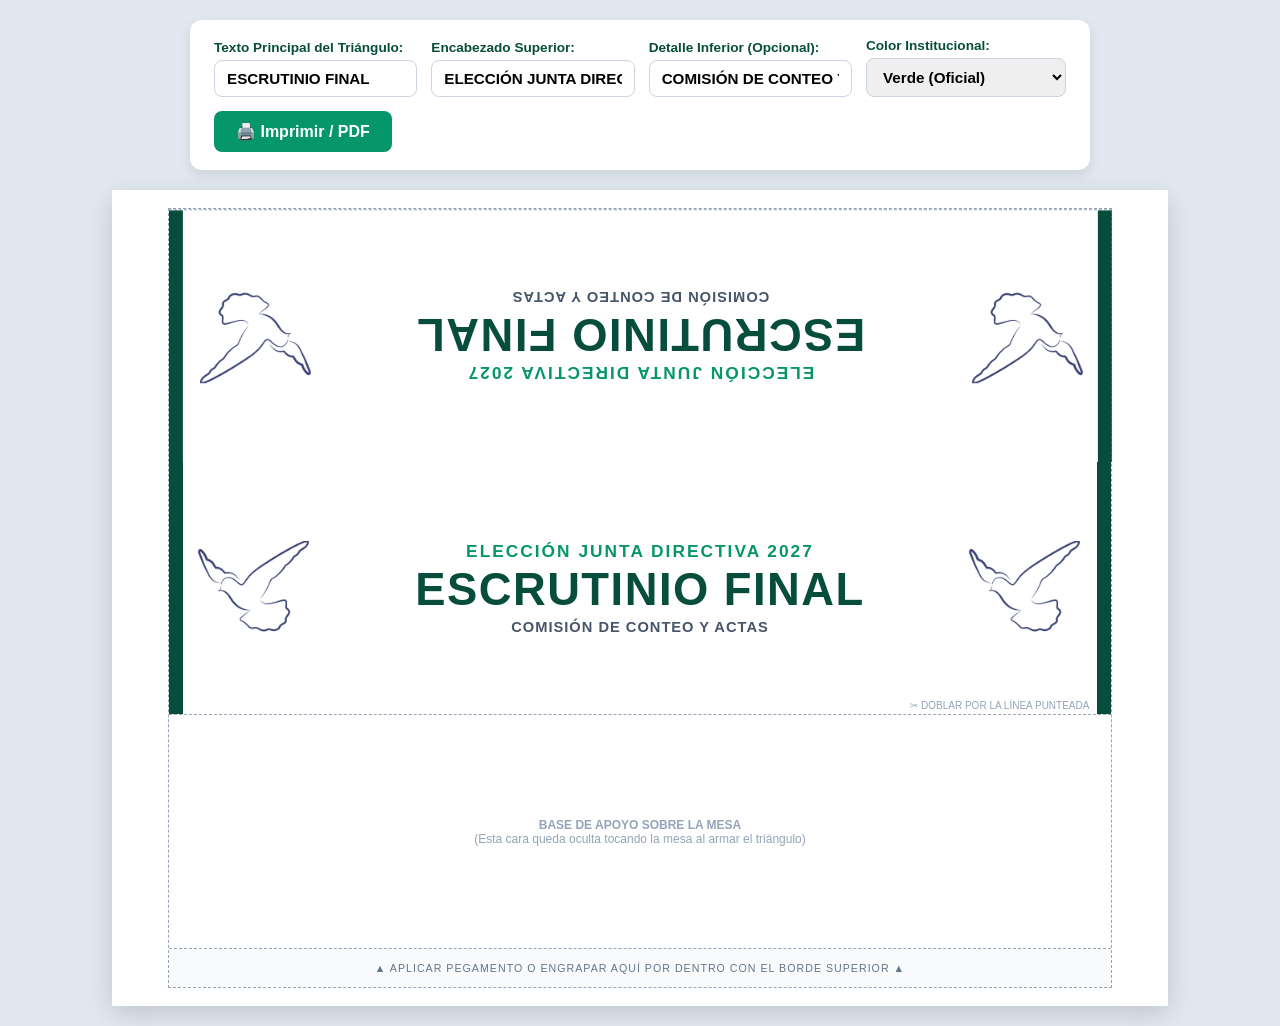
==== hablador-mesa.html @ 6318f25e "nuevo" ====
<!DOCTYPE html>
<html lang="es">
<head>
    <meta charset="UTF-8">
    <title>Hablador Triangular de Mesa - Escrutinio Final</title>
    <style>
        * {
            box-sizing: border-box;
            margin: 0;
            padding: 0;
            font-family: 'Segoe UI', Tahoma, Geneva, Verdana, sans-serif;
        }

        body {
            background: #e2e8f0;
            padding: 20px;
            display: flex;
            flex-direction: column;
            align-items: center;
        }

        /* Panel de control (no sale al imprimir) */
        .controles {
            background: white;
            padding: 18px 24px;
            border-radius: 12px;
            box-shadow: 0 4px 12px rgba(0,0,0,0.1);
            margin-bottom: 20px;
            width: 100%;
            max-width: 900px;
            display: flex;
            flex-wrap: wrap;
            gap: 14px;
            align-items: flex-end;
        }

        .campo {
            display: flex;
            flex-direction: column;
            gap: 5px;
            flex: 1;
            min-width: 200px;
        }

        .campo label {
            font-size: 0.85rem;
            font-weight: 700;
            color: #064e3b;
        }

        .campo input, .campo select {
            padding: 9px 12px;
            border: 1.5px solid #cbd5e1;
            border-radius: 8px;
            font-size: 0.95rem;
            font-weight: 600;
        }

        .btn-imprimir {
            background: #059669;
            color: white;
            border: none;
            padding: 11px 22px;
            border-radius: 8px;
            font-weight: 800;
            font-size: 1rem;
            cursor: pointer;
        }

        .btn-imprimir:hover {
            background: #047857;
        }

        /* Hoja tamaño Carta Horizontal */
        .hoja-carta {
            width: 27.94cm;
            height: 21.59cm;
            background: white;
            padding: 0.3cm 1.4cm;
            box-shadow: 0 8px 25px rgba(0,0,0,0.15);
            display: flex;
            flex-direction: column;
            justify-content: center;
            align-items: center;
        }

        /* Plantilla del Triángulo (3 caras de 6.8 cm) */
        .plantilla-triangulo {
            width: 25cm;
            border: 1.5px dashed #94a3b8;
        }

        .cara {
            width: 100%;
            height: 6.7cm;
            border-bottom: 1.5px dashed #94a3b8;
            display: flex;
            align-items: center;
            justify-content: space-between;
            padding: 0 28px;
            position: relative;
            overflow: hidden;
        }

        /* Cara trasera invertida para lectura doble cara */
        .cara-invertida {
            transform: rotate(180deg);
        }

        /* Franja lateral decorativa estilo institucional */
        .cara::before {
            content: "";
            position: absolute;
            left: 0;
            top: 0;
            bottom: 0;
            width: 14px;
            background: var(--color-tema, #064e3b);
        }

        .cara::after {
            content: "";
            position: absolute;
            right: 0;
            top: 0;
            bottom: 0;
            width: 14px;
            background: var(--color-tema, #064e3b);
        }

        .logo-box {
            width: 115px;
            height: 115px;
            display: flex;
            align-items: center;
            justify-content: center;
            flex-shrink: 0;
        }

        .logo-box img {
            max-width: 100%;
            max-height: 100%;
            object-fit: contain;
        }

        .texto-central {
            text-align: center;
            flex: 1;
            padding: 0 18px;
        }

        .subtitulo-top {
            font-size: 13pt;
            font-weight: 700;
            letter-spacing: 2px;
            text-transform: uppercase;
            color: var(--color-acento, #059669);
            margin-bottom: 4px;
        }

        .titulo-principal {
            font-size: 34pt;
            font-weight: 900;
            letter-spacing: 1.5px;
            text-transform: uppercase;
            color: var(--color-tema, #064e3b);
            line-height: 1.05;
        }

        .subtitulo-bottom {
            font-size: 11pt;
            font-weight: 600;
            color: #475569;
            margin-top: 6px;
            letter-spacing: 1px;
        }

        .marca-doblez {
            position: absolute;
            right: 22px;
            bottom: 3px;
            font-size: 7.5pt;
            color: #94a3b8;
            text-transform: uppercase;
        }

        /* Base inferior + Pestaña de pegado */
        .cara-base {
            width: 100%;
            height: 6.2cm;
            display: flex;
            flex-direction: column;
            align-items: center;
            justify-content: center;
            color: #94a3b8;
            font-size: 9pt;
            text-align: center;
            border-bottom: 1.5px dashed #94a3b8;
        }

        .pestana-pegar {
            width: 100%;
            height: 1cm;
            background: #f8fafc;
            display: flex;
            align-items: center;
            justify-content: center;
            font-size: 8pt;
            color: #64748b;
            letter-spacing: 1px;
            text-transform: uppercase;
        }

        @media print {
            @page {
                size: letter landscape;
                margin: 0;
            }
            body {
                background: white;
                padding: 0;
            }
            .controles {
                display: none !important;
            }
            .hoja-carta {
                box-shadow: none;
                width: 100%;
                height: 100vh;
            }
        }
    </style>
</head>
<body>

    <div class="controles">
        <div class="campo">
            <label>Texto Principal del Triángulo:</label>
            <input type="text" id="input-titulo" value="ESCRUTINIO FINAL" oninput="actualizarTexto()">
        </div>
        <div class="campo">
            <label>Encabezado Superior:</label>
            <input type="text" id="input-sub-top" value="ELECCIÓN JUNTA DIRECTIVA 2027" oninput="actualizarTexto()">
        </div>
        <div class="campo">
            <label>Detalle Inferior (Opcional):</label>
            <input type="text" id="input-sub-bot" value="COMISIÓN DE CONTEO Y ACTAS" oninput="actualizarTexto()">
        </div>
        <div class="campo" style="max-width: 180px;">
            <label>Color Institucional:</label>
            <select id="select-color" onchange="cambiarColor()">
                <option value="verde">Verde (Oficial)</option>
                <option value="azul">Azul Marino</option>
                <option value="dorado">Negro / Dorado</option>
            </select>
        </div>
        <button class="btn-imprimir" onclick="window.print()">🖨️ Imprimir / PDF</button>
    </div>

    <div class="hoja-carta">
        <div class="plantilla-triangulo" id="plantilla">
            
            <!-- CARA TRASERA (INVERTIDA PARA QUE SE LEA DESDE ATRÁS DE LA MESA) -->
            <div class="cara cara-invertida">
                <div class="logo-box">
                    <img src="img/logo.png (2).jpg" alt="Logo" onerror="this.style.display='none'">
                </div>
                <div class="texto-central">
                    <div class="subtitulo-top lbl-top">ELECCIÓN JUNTA DIRECTIVA 2027</div>
                    <div class="titulo-principal lbl-main">ESCRUTINIO FINAL</div>
                    <div class="subtitulo-bottom lbl-bot">COMISIÓN DE CONTEO Y ACTAS</div>
                </div>
                <div class="logo-box">
                    <img src="img/logo.png (2).jpg" alt="Logo" onerror="this.style.display='none'">
                </div>
            </div>

            <!-- CARA FRONTAL -->
            <div class="cara">
                <div class="logo-box">
                    <img src="img/logo.png (2).jpg" alt="Logo" onerror="this.style.display='none'">
                </div>
                <div class="texto-central">
                    <div class="subtitulo-top lbl-top">ELECCIÓN JUNTA DIRECTIVA 2027</div>
                    <div class="titulo-principal lbl-main">ESCRUTINIO FINAL</div>
                    <div class="subtitulo-bottom lbl-bot">COMISIÓN DE CONTEO Y ACTAS</div>
                </div>
                <div class="logo-box">
                    <img src="img/logo.png (2).jpg" alt="Logo" onerror="this.style.display='none'">
                </div>
                <span class="marca-doblez">✂ Doblar por la línea punteada</span>
            </div>

            <!-- BASE QUE APOYA EN LA MESA -->
            <div class="cara-base">
                <strong>BASE DE APOYO SOBRE LA MESA</strong>
                <span>(Esta cara queda oculta tocando la mesa al armar el triángulo)</span>
            </div>

            <!-- PESTAÑA PARA PEGAR O ENGRAPAR -->
            <div class="pestana-pegar">
                ▲ Aplicar pegamento o engrapar aquí por dentro con el borde superior ▲
            </div>

        </div>
    </div>

    <script>
        function actualizarTexto() {
            const titulo = document.getElementById('input-titulo').value || ' ';
            const top = document.getElementById('input-sub-top').value || ' ';
            const bot = document.getElementById('input-sub-bot').value || ' ';

            document.querySelectorAll('.lbl-main').forEach(el => el.innerText = titulo);
            document.querySelectorAll('.lbl-top').forEach(el => el.innerText = top);
            document.querySelectorAll('.lbl-bot').forEach(el => el.innerText = bot);
        }

        function cambiarColor() {
            const tema = document.getElementById('select-color').value;
            const root = document.documentElement;
            if (tema === 'verde') {
                root.style.setProperty('--color-tema', '#064e3b');
                root.style.setProperty('--color-acento', '#059669');
            } else if (tema === 'azul') {
                root.style.setProperty('--color-tema', '#1e3a8a');
                root.style.setProperty('--color-acento', '#1d4ed8');
            } else {
                root.style.setProperty('--color-tema', '#1e293b');
                root.style.setProperty('--color-acento', '#b45309');
            }
        }
    </script>

</body>
</html>
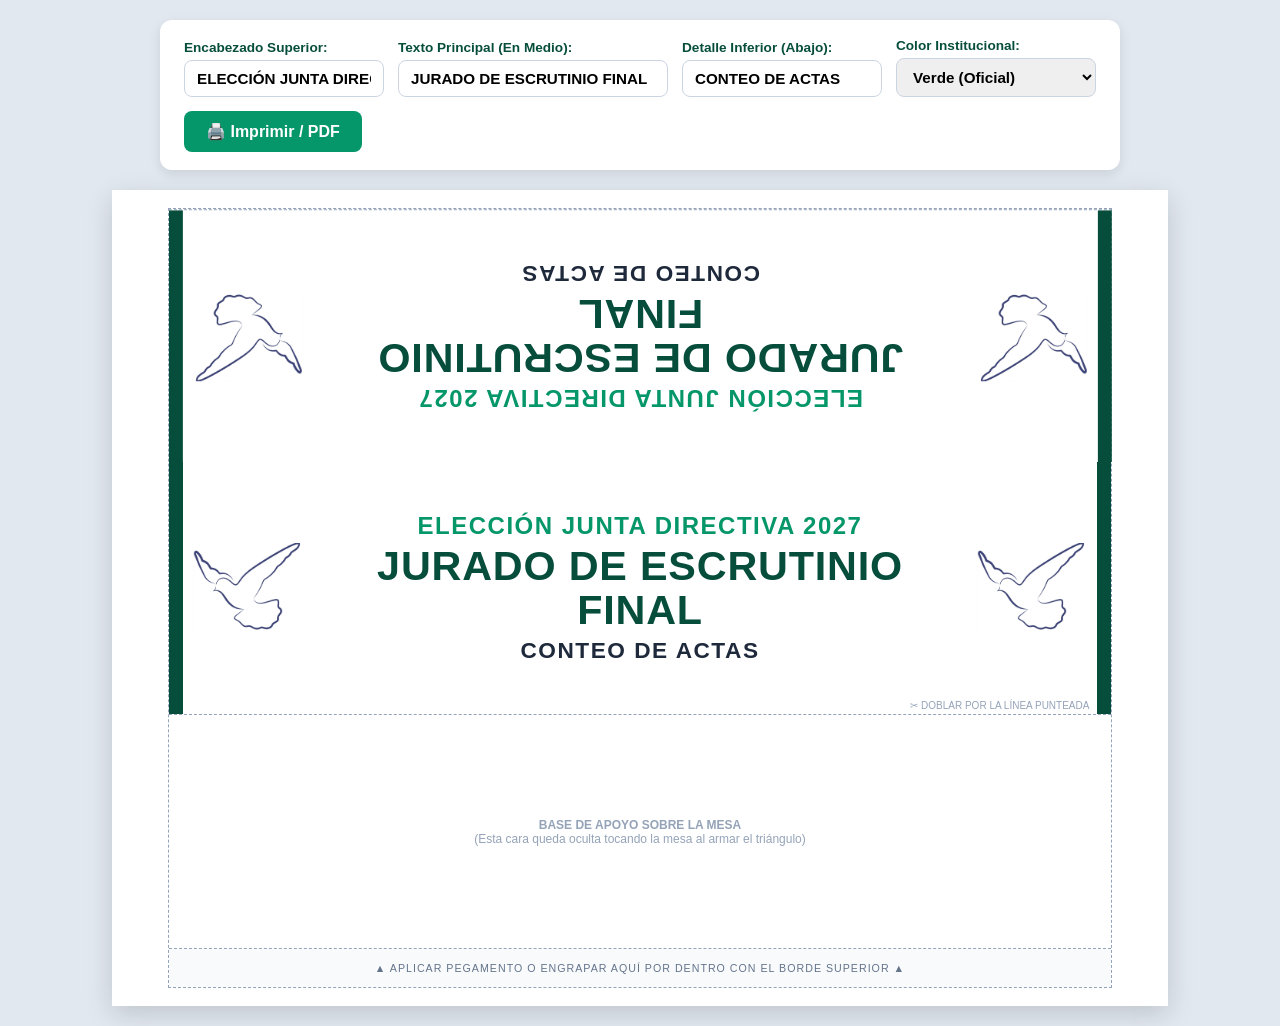
==== commit 1d35a3cd: "nuevo" ====
--- a/hablador-mesa.html
+++ b/hablador-mesa.html
@@ -2,7 +2,7 @@
 <html lang="es">
 <head>
     <meta charset="UTF-8">
-    <title>Hablador Triangular de Mesa - Escrutinio Final</title>
+    <title>Hablador Triangular de Mesa - Jurado de Escrutinio Final</title>
     <style>
         * {
             box-sizing: border-box;
@@ -27,7 +27,7 @@
             box-shadow: 0 4px 12px rgba(0,0,0,0.1);
             margin-bottom: 20px;
             width: 100%;
-            max-width: 900px;
+            max-width: 960px;
             display: flex;
             flex-wrap: wrap;
             gap: 14px;
@@ -84,7 +84,7 @@
             align-items: center;
         }
 
-        /* Plantilla del Triángulo (3 caras de 6.8 cm) */
+        /* Plantilla del Triángulo (3 caras de 6.7 cm) */
         .plantilla-triangulo {
             width: 25cm;
             border: 1.5px dashed #94a3b8;
@@ -97,7 +97,7 @@
             display: flex;
             align-items: center;
             justify-content: space-between;
-            padding: 0 28px;
+            padding: 0 24px;
             position: relative;
             overflow: hidden;
         }
@@ -129,8 +129,8 @@
         }
 
         .logo-box {
-            width: 115px;
-            height: 115px;
+            width: 110px;
+            height: 110px;
             display: flex;
             align-items: center;
             justify-content: center;
@@ -146,33 +146,39 @@
         .texto-central {
             text-align: center;
             flex: 1;
-            padding: 0 18px;
-        }
-
+            padding: 0 12px;
+            display: flex;
+            flex-direction: column;
+            justify-content: center;
+            gap: 6px;
+        }
+
+        /* LOS 3 TEXTOS AMPLIADOS RESPETANDO EL DOBLEZ DEL TRIÁNGULO */
         .subtitulo-top {
-            font-size: 13pt;
-            font-weight: 700;
-            letter-spacing: 2px;
+            font-size: 18pt;
+            font-weight: 800;
+            letter-spacing: 1.5px;
             text-transform: uppercase;
             color: var(--color-acento, #059669);
-            margin-bottom: 4px;
+            line-height: 1.1;
         }
 
         .titulo-principal {
-            font-size: 34pt;
+            font-size: 31pt;
             font-weight: 900;
-            letter-spacing: 1.5px;
+            letter-spacing: 0.8px;
             text-transform: uppercase;
             color: var(--color-tema, #064e3b);
             line-height: 1.05;
         }
 
         .subtitulo-bottom {
-            font-size: 11pt;
-            font-weight: 600;
-            color: #475569;
-            margin-top: 6px;
-            letter-spacing: 1px;
+            font-size: 17pt;
+            font-weight: 800;
+            color: #1e293b;
+            letter-spacing: 1.5px;
+            text-transform: uppercase;
+            line-height: 1.1;
         }
 
         .marca-doblez {
@@ -219,6 +225,8 @@
             body {
                 background: white;
                 padding: 0;
+                -webkit-print-color-adjust: exact !important;
+                print-color-adjust: exact !important;
             }
             .controles {
                 display: none !important;
@@ -235,21 +243,21 @@
 
     <div class="controles">
         <div class="campo">
-            <label>Texto Principal del Triángulo:</label>
-            <input type="text" id="input-titulo" value="ESCRUTINIO FINAL" oninput="actualizarTexto()">
-        </div>
-        <div class="campo">
             <label>Encabezado Superior:</label>
             <input type="text" id="input-sub-top" value="ELECCIÓN JUNTA DIRECTIVA 2027" oninput="actualizarTexto()">
         </div>
+        <div class="campo" style="flex: 1.4;">
+            <label>Texto Principal (En Medio):</label>
+            <input type="text" id="input-titulo" value="JURADO DE ESCRUTINIO FINAL" oninput="actualizarTexto()">
+        </div>
         <div class="campo">
-            <label>Detalle Inferior (Opcional):</label>
-            <input type="text" id="input-sub-bot" value="COMISIÓN DE CONTEO Y ACTAS" oninput="actualizarTexto()">
+            <label>Detalle Inferior (Abajo):</label>
+            <input type="text" id="input-sub-bot" value="CONTEO DE ACTAS" oninput="actualizarTexto()">
         </div>
         <div class="campo" style="max-width: 180px;">
             <label>Color Institucional:</label>
             <select id="select-color" onchange="cambiarColor()">
-                <option value="verde">Verde (Oficial)</option>
+                <option value="verde" selected>Verde (Oficial)</option>
                 <option value="azul">Azul Marino</option>
                 <option value="dorado">Negro / Dorado</option>
             </select>
@@ -267,8 +275,8 @@
                 </div>
                 <div class="texto-central">
                     <div class="subtitulo-top lbl-top">ELECCIÓN JUNTA DIRECTIVA 2027</div>
-                    <div class="titulo-principal lbl-main">ESCRUTINIO FINAL</div>
-                    <div class="subtitulo-bottom lbl-bot">COMISIÓN DE CONTEO Y ACTAS</div>
+                    <div class="titulo-principal lbl-main">JURADO DE ESCRUTINIO FINAL</div>
+                    <div class="subtitulo-bottom lbl-bot">CONTEO DE ACTAS</div>
                 </div>
                 <div class="logo-box">
                     <img src="img/logo.png (2).jpg" alt="Logo" onerror="this.style.display='none'">
@@ -282,8 +290,8 @@
                 </div>
                 <div class="texto-central">
                     <div class="subtitulo-top lbl-top">ELECCIÓN JUNTA DIRECTIVA 2027</div>
-                    <div class="titulo-principal lbl-main">ESCRUTINIO FINAL</div>
-                    <div class="subtitulo-bottom lbl-bot">COMISIÓN DE CONTEO Y ACTAS</div>
+                    <div class="titulo-principal lbl-main">JURADO DE ESCRUTINIO FINAL</div>
+                    <div class="subtitulo-bottom lbl-bot">CONTEO DE ACTAS</div>
                 </div>
                 <div class="logo-box">
                     <img src="img/logo.png (2).jpg" alt="Logo" onerror="this.style.display='none'">
